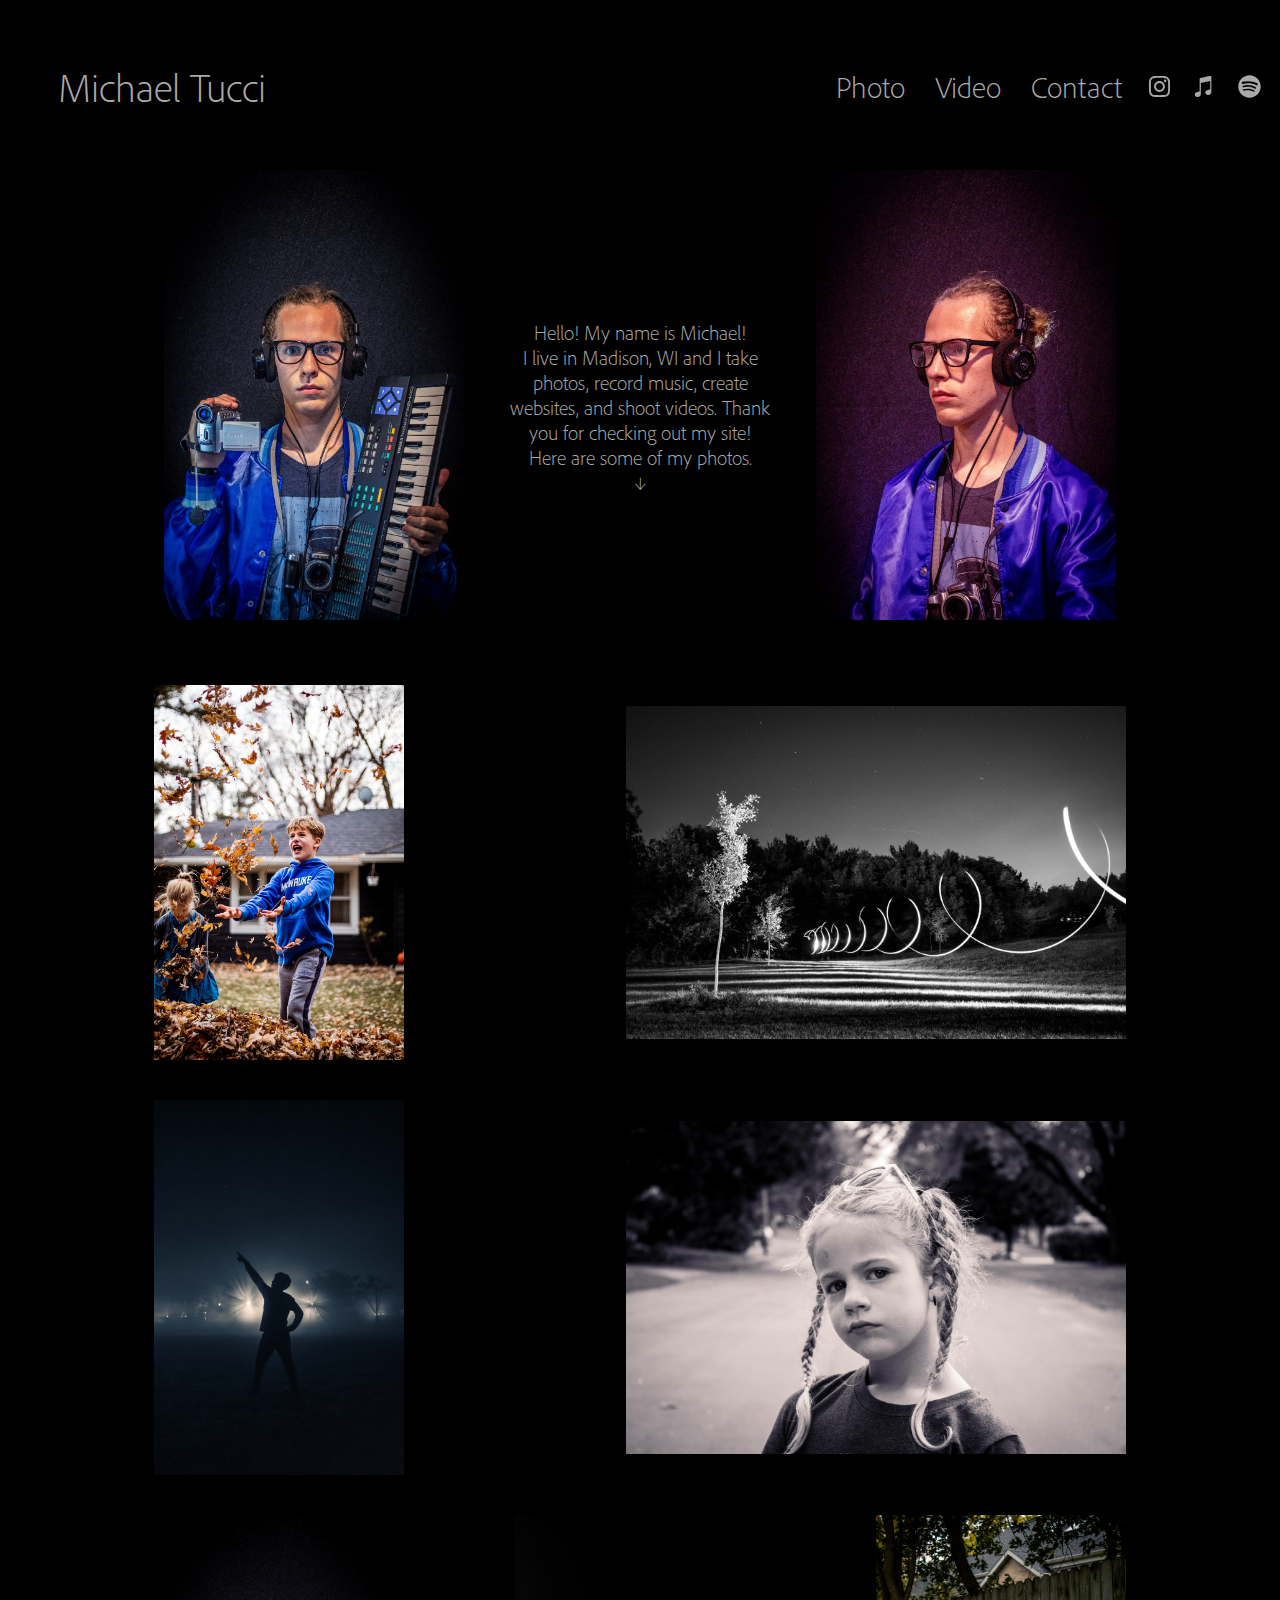
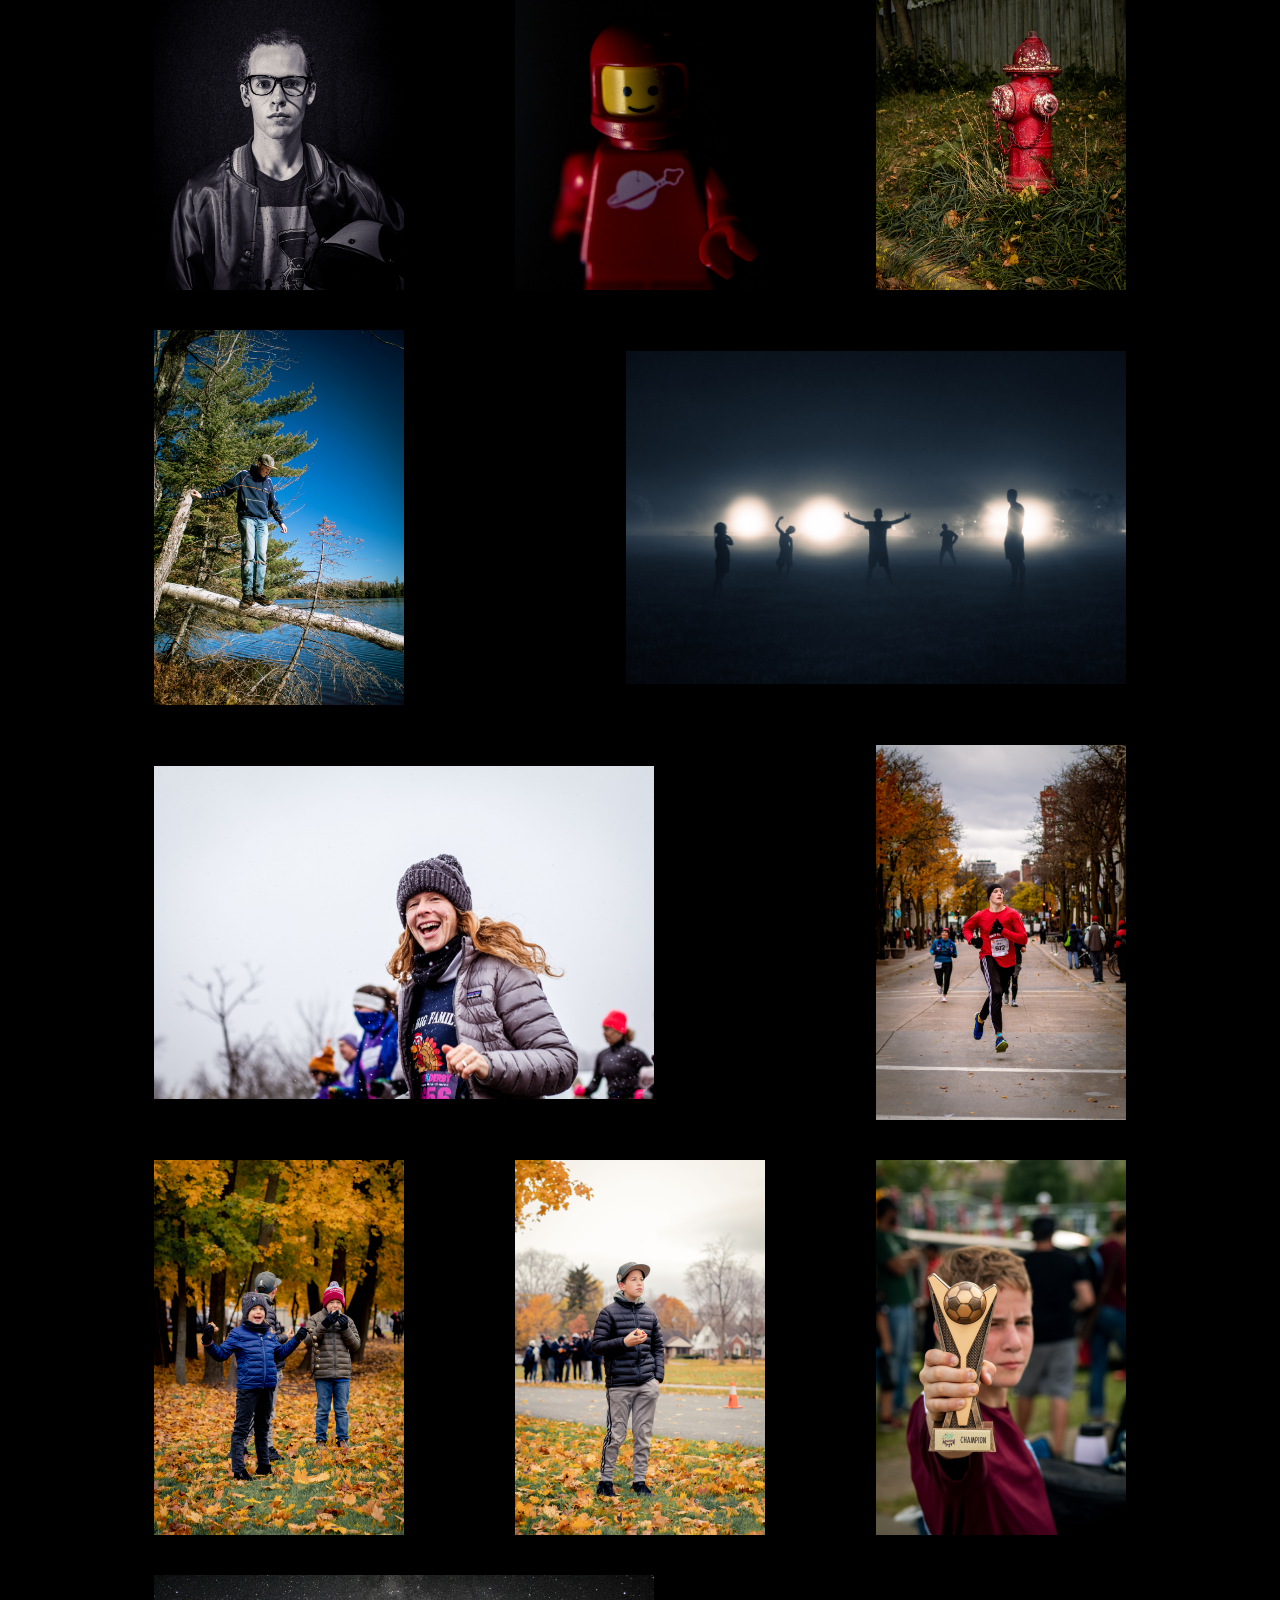
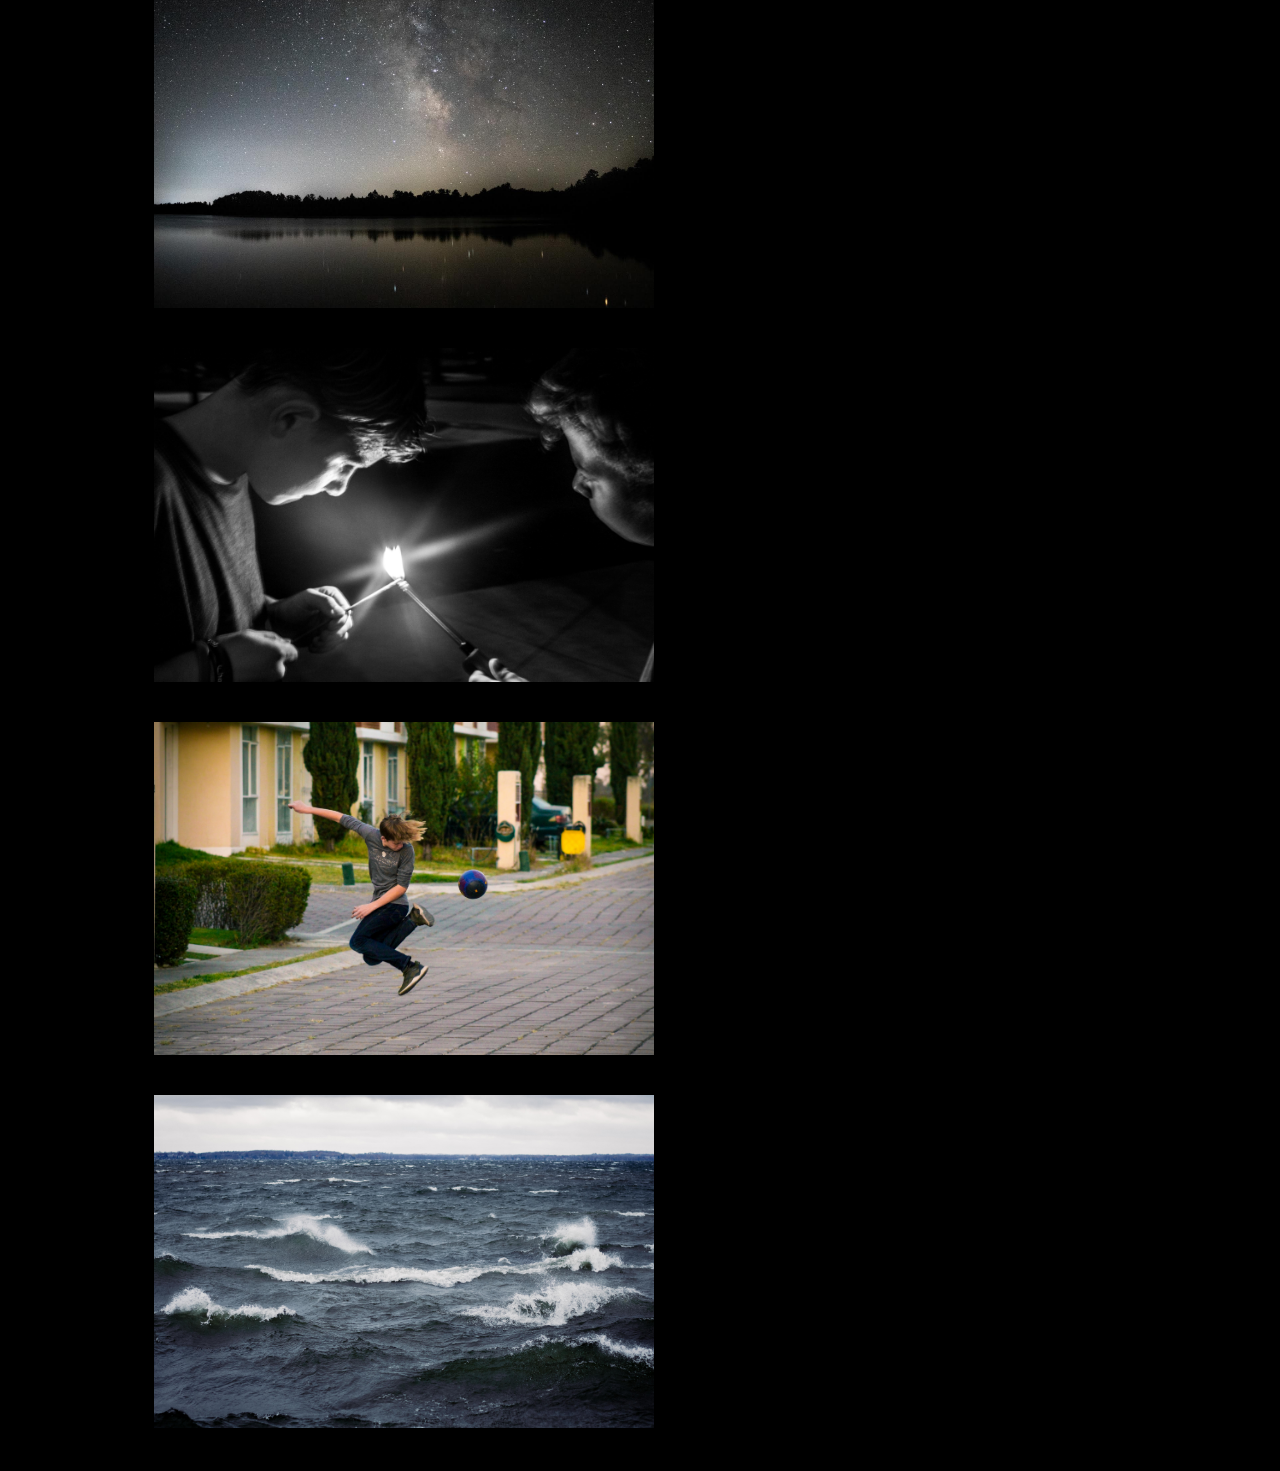
==== index.html @ fa4781bc "rename photos to index" ====
<!DOCTYPE html>

<html lang="en">

  <head>
    <meta charset='UTF-8'>
    <link rel="stylesheet" href="style.css" />
    <title>Michael Tucci</title>
  </head>

  <body>

    <!-- header -->

        
    <div style='display: flex; justify-content: space-between; align-items: center;'>
      <div>

	<!--PNG logo-->
	
	<!-- <a href='photos.html'><img src='name-logo.png' class='logo'/></a> -->

	<a href='index.html'><h1 style='padding-left: 50px;'> Michael Tucci</h1></a>
	
	
      </div>
      
      <div class='header-options' style="display: flex; align-items: center;">
	
	<a href='index.html'>Photo</a>
	<!-- <a href='music.html'>Music</a> -->
	<a href='video.html'>Video</a>
	<a href='contact.html'>Contact</a>

	
	<a style="display: flex; padding: 0px; width: 45px; height: 45px;" class='icon' href='https://www.instagram.com/mtucci112/' target="_blank">
	  <div class='icon'>
	    <svg  width='45px' height='45px' style='stroke: #a9a9a900;' viewBox="0 0 64 64">
	      <use xlink:href="#instagram-icon"></use>
	  </div>
	</a>

	<a style='display: flex; padding: 0px; width: 45px; height: 45px;' href="https://music.apple.com/us/artist/michael-gabriel/1064139672" class='icon' target="_blank">
	  <div class='icon'>
	    <svg viewBox="0 0 64 64"  width='45px' height='45px' fill='#a9a9a9'>
              <use xlink:href="#itunes-icon"></use>
	    </svg>
	  </div>
	</a>

	<a style='display: flex; padding: 0px; width: 45px; height: 45px;' href="https://open.spotify.com/artist/2m2tIfXSPX2SVXAtGIVLnL?si=ia6zXl8RQIam5nljzbbWhw" class='icon' target="_blank">
	  <div class='icon'>
	    <svg viewBox="0 0 64 64" width='45px' height='45px' fill='#a9a9a9'>
              <use xlink:href="#spotify-icon"></use>
	    </svg>
	  </div>
	</a>

      </div>
      
    </div>
    
    <!-- body -->

    <div class='me'>
      <img class='me-img' src='me.jpg' alt='a photo of Michael Tucci'/>
      <div class='bio-block'>
	<p class='bio'>Hello! My name is Michael! <br>I live in Madison, WI and I take photos, record music, create websites, and shoot videos. Thank you for checking out my site! Here are some of my photos.<br> &#8595</p>
	<img class='me-img' src='me3.jpg' alt='another photo of Michael'/>
      </div>
    </div>
    
    
    <div class='sample-image' style='padding: 15px;'>

      <img src='photo_examples/vin.jpg' class='portrait'/>
      <img src="tube.jpg" class='landscape'/>
      <img src='photo_examples/jonson.jpg' class='portrait'/>
      <img src='photo_examples/iris.jpg' class='landscape'/>
      
      <img src='me2.jpg' class='portrait'/>
      <img src='lego.jpeg' class='portrait'/>
      
      <img src='red.jpg' class='portrait'/>
      
      <img src='photo_examples/elifort.jpg' class='portrait'/>
      <img src='family1.jpeg' class='landscape'/>
      <img src='photo_examples/momruns.jpg' class='landscape'/>
      <img src='photo_examples/calebruns.jpg' class='portrait'/>
      
      <img src='photo_examples/happypete.jpg' class='portrait'/>
     
      <img src='photo_examples/jonsoneats.jpg' class='portrait'/>
      <img src='photo_examples/tbonewins.jpg' class='portrait'/>
      
      
      <img src='photo_examples/milky.JPG' class='landscape'/>
      <img src='photo_examples/sparkler.jpeg' class='landscape'/>
      <img src='photo_examples/calebsoccer.jpg' class='landscape'/>
      <img src='photo_examples/waves.jpg' class='landscape'/>

    </div>
    



        


    <!--svg stuff -->

    <svg xmlns="http://www.w3.org/2000/svg" version="1.1" style="display:none" data-usage="social-icons-svg">

<!--itunes-->
      
      <symbol id="itunes-icon" viewBox="0 0 64 64"><path d="M41.784,28.836c0,3.5,0.002,7-0.002,10.499c0,0.767-0.105,1.519-0.446,2.217c-0.53,1.086-1.399,1.768-2.55,2.095c-0.642,0.183-1.297,0.288-1.965,0.318c-1.749,0.083-3.261-1.103-3.574-2.823c-0.26-1.419,0.419-2.984,1.91-3.715c0.595-0.294,1.23-0.458,1.871-0.596c0.695-0.15,1.393-0.282,2.084-0.441c0.504-0.116,0.84-0.424,0.939-0.948c0.023-0.116,0.033-0.236,0.033-0.355c0.002-3.336,0.002-6.67-0.002-10.005c0-0.114-0.019-0.23-0.047-0.34c-0.072-0.277-0.274-0.446-0.559-0.43c-0.294,0.017-0.584,0.064-0.873,0.122c-1.397,0.275-2.793,0.559-4.189,0.84c-1.425,0.286-2.851,0.576-4.278,0.864c-0.842,0.171-1.684,0.34-2.525,0.51c-0.03,0.006-0.059,0.016-0.088,0.023c-0.509,0.141-0.693,0.374-0.717,0.9c-0.003,0.08-0.002,0.16-0.002,0.241c-0.002,4.782,0,9.565-0.003,14.345c0,0.773-0.086,1.537-0.396,2.255c-0.512,1.18-1.416,1.914-2.636,2.269c-0.645,0.186-1.307,0.293-1.976,0.316c-1.762,0.066-3.225-1.105-3.527-2.838c-0.261-1.494,0.422-3.098,2.119-3.816c0.656-0.275,1.344-0.427,2.036-0.571c0.527-0.111,1.056-0.211,1.582-0.324c0.703-0.153,1.07-0.595,1.1-1.313c0.003-0.094,0.002-0.183,0.002-0.277c0-5.44,0-10.882,0.003-16.323c0-0.227,0.023-0.46,0.077-0.681c0.128-0.524,0.502-0.823,1.003-0.953c0.469-0.122,0.947-0.207,1.422-0.304c1.347-0.272,2.694-0.543,4.042-0.814c1.393-0.282,2.784-0.562,4.176-0.843c1.23-0.249,2.46-0.501,3.693-0.743c0.404-0.08,0.814-0.161,1.22-0.194c0.57-0.045,0.961,0.313,1.019,0.886c0.014,0.136,0.022,0.274,0.022,0.412C41.786,21.814,41.786,25.325,41.784,28.836L41.784,28.836z"></path></symbol>

<!--spotify-->
      
      <symbol id="spotify-icon" viewBox="0 0 64 64"><path d="M32,16c-8.8,0-16,7.2-16,16c0,8.8,7.2,16,16,16c8.8,0,16-7.2,16-16C48,23.2,40.8,16,32,16 M39.3,39.1c-0.3,0.5-0.9,0.6-1.4,0.3c-3.8-2.3-8.5-2.8-14.1-1.5c-0.5,0.1-1.1-0.2-1.2-0.7c-0.1-0.5,0.2-1.1,0.8-1.2 c6.1-1.4,11.3-0.8,15.5,1.8C39.5,38,39.6,38.6,39.3,39.1 M41.3,34.7c-0.4,0.6-1.1,0.8-1.7,0.4c-4.3-2.6-10.9-3.4-15.9-1.9 c-0.7,0.2-1.4-0.2-1.6-0.8c-0.2-0.7,0.2-1.4,0.8-1.6c5.8-1.8,13-0.9,18,2.1C41.5,33.4,41.7,34.1,41.3,34.7 M41.5,30.2 c-5.2-3.1-13.7-3.3-18.6-1.9c-0.8,0.2-1.6-0.2-1.9-1c-0.2-0.8,0.2-1.6,1-1.9c5.7-1.7,15-1.4,21,2.1c0.7,0.4,0.9,1.3,0.5,2.1 C43.1,30.4,42.2,30.6,41.5,30.2"></path>

	    
<!-- instagram -->
    
    <symbol id="instagram-icon" viewBox="0 0 64 64"><path d="M46.91,25.816c-0.073-1.597-0.326-2.687-0.697-3.641c-0.383-0.986-0.896-1.823-1.73-2.657c-0.834-0.834-1.67-1.347-2.657-1.73c-0.954-0.371-2.045-0.624-3.641-0.697C36.585,17.017,36.074,17,32,17s-4.585,0.017-6.184,0.09c-1.597,0.073-2.687,0.326-3.641,0.697c-0.986,0.383-1.823,0.896-2.657,1.73c-0.834,0.834-1.347,1.67-1.73,2.657c-0.371,0.954-0.624,2.045-0.697,3.641C17.017,27.415,17,27.926,17,32c0,4.074,0.017,4.585,0.09,6.184c0.073,1.597,0.326,2.687,0.697,3.641c0.383,0.986,0.896,1.823,1.73,2.657c0.834,0.834,1.67,1.347,2.657,1.73c0.954,0.371,2.045,0.624,3.641,0.697C27.415,46.983,27.926,47,32,47s4.585-0.017,6.184-0.09c1.597-0.073,2.687-0.326,3.641-0.697c0.986-0.383,1.823-0.896,2.657-1.73c0.834-0.834,1.347-1.67,1.73-2.657c0.371-0.954,0.624-2.045,0.697-3.641C46.983,36.585,47,36.074,47,32S46.983,27.415,46.91,25.816z M44.21,38.061c-0.067,1.462-0.311,2.257-0.516,2.785c-0.272,0.7-0.597,1.2-1.122,1.725c-0.525,0.525-1.025,0.85-1.725,1.122c-0.529,0.205-1.323,0.45-2.785,0.516c-1.581,0.072-2.056,0.087-6.061,0.087s-4.48-0.015-6.061-0.087c-1.462-0.067-2.257-0.311-2.785-0.516c-0.7-0.272-1.2-0.597-1.725-1.122c-0.525-0.525-0.85-1.025-1.122-1.725c-0.205-0.529-0.45-1.323-0.516-2.785c-0.072-1.582-0.087-2.056-0.087-6.061s0.015-4.48,0.087-6.061c0.067-1.462,0.311-2.257,0.516-2.785c0.272-0.7,0.597-1.2,1.122-1.725c0.525-0.525,1.025-0.85,1.725-1.122c0.529-0.205,1.323-0.45,2.785-0.516c1.582-0.072,2.056-0.087,6.061-0.087s4.48,0.015,6.061,0.087c1.462,0.067,2.257,0.311,2.785,0.516c0.7,0.272,1.2,0.597,1.725,1.122c0.525,0.525,0.85,1.025,1.122,1.725c0.205,0.529,0.45,1.323,0.516,2.785c0.072,1.582,0.087,2.056,0.087,6.061S44.282,36.48,44.21,38.061z M32,24.297c-4.254,0-7.703,3.449-7.703,7.703c0,4.254,3.449,7.703,7.703,7.703c4.254,0,7.703-3.449,7.703-7.703C39.703,27.746,36.254,24.297,32,24.297z M32,37c-2.761,0-5-2.239-5-5c0-2.761,2.239-5,5-5s5,2.239,5,5C37,34.761,34.761,37,32,37z M40.007,22.193c-0.994,0-1.8,0.806-1.8,1.8c0,0.994,0.806,1.8,1.8,1.8c0.994,0,1.8-0.806,1.8-1.8C41.807,22.999,41.001,22.193,40.007,22.193z"></path></symbol>

    </svg>


  </body>

</html>
---- style.css ----
@font-face {
    font-family: niceCleanFont;
    src: url(AdobeClean-Light.otf);
}

h1 {
    text-align: left;
    color: #A9A9A9;
    font-family: niceCleanFont;
    font-weight: 300;
    font-size: 40px;
    padding: 15px;
    margin-bottom: 1px;
    margin-top: 1px;
}

h1:hover {
    color: #b8860b;
    transition: 0.5s ease;
}

p {
    color: #a9a9a9;
    font-family: niceCleanFont;
    font-weight: 100px;
    font-size: 40px;
    margin: 15px;
}

html {
    background: black;
}

svg {
    fill: #a9a9a9;
}

a {
    text-decoration: none;
    color: #A9A9A9;
    font-family: niceCleanFont;
    font-size: 30px;
    padding: 15px;
    font-weight: 200;
    
}

.header-options {
    font-family: niceCleanFont;
}

.sample-image {
    /* width: 1200px; */
    width: 80%;
    margin: 0 auto;
    display: flex;
    flex-wrap: wrap;
    align-items: center;
    justify-content: space-between;
    
}

.sample-image img { 
     padding: 20px; 
}
 
.portrait {
    width: 250px;
    height: auto;
}

.landscape {
    width: 500px;
    height: auto;
}


.container {
    position: relative;
    display: flex;
    align-items: center;
    margin-left: 30px;
    width: 250px;
    height: 250px;
}

.album {
    display: flex;
    width: 250px;
    height: auto;
}

.overlay {
    position: absolute;
    display: flex;
    justify-content: center;
    bottom: 0;
    background: rgba(169, 169, 169, 0.5);
    color: #f1f1f1;
    width: 100%;
    height: auto;
    transition: .5s ease;
    opacity:0;
    color: white;
    padding: opx;
    text-align: center;
}

.container:hover .overlay {
    opacity: 1;
}

svg:hover {
    fill:  #b8860b;
    transition: 0.5s ease;
}

a:hover {
    color: #b8860b;
    transition: 0.5s ease;
}


a:active {
    color: #DCDCDC;
}

.video {
    display: flex;
    justify-content: center;
    padding: 30px;
    padding-bottom: 10px;
    margin-top: 50px;
}

.paragraph {
    font-size: 20px;
    font-weight: 100;
    text-align: center;
    padding-left: 70px;
    padding-right: 70px;
    padding-bottom: 50px;
    
}

.icon {
    width: 45px;
    height: 45px;
    display: flex;
    align-items: center;
}

.logo {
    width: 300px;
    height: auto;
    padding-left: 30px;
    display: flex;
    align-items: center;
    text-align: center;
    
}

.me {
    width: 80%;
    display: flex;
    justify-content: center;
    margin: 0 auto;
}

.me-img {
    display: flex;
    justify-content: flex-start;
    padding: 30px;
    padding-top: 5px;
    width: 300px;
    height: auto;
}

.bio {
    font-size: 20px;
    text-align: center;
}

.bio-block {
    display: flex;
    align-items: center;
}



@media (max-width: 1230px) {

    .portrait {
	width: 200px;
	height: auto;
    }

    .landscape {
	width: 400px;
	height: auto;
    }
        .me-img {
	width: 200px;
	hieght: auto;
    }
}

@media (max-width: 930px) {
    
    a {
	font-size: 25px;
    }

    h1 {
	font-size: 30px;
    }

    .logo {
	width: 210px;
    }

    svg {
	width: 35px;
	height: 35px;
    }
    .portrait {
	width: 150px;
	height: auto;
    }

    .landscape {
	width: 300px;
	height: auto;
    }
    .me-img {
	width: 170px;
	hieght: auto;
    }
}

@media (max-width: 790px) {
    
     a {
	font-size: 17px;
    }

    h1 {
	font-size: 22px;
    }

    .logo {
	width: 150px;
    }

    svg {
	width: 30px;
	height: 30px;
    }
    .portrait {
	width: 125px;
	height: auto;
    }

    .landscape {
	width: 250px;
	height: auto;
    }
    
    .me-img {
	width: 150px;

    }


}

@media (max-width: 600px) {
    
    a {
	font-size: 10px;
    }

    h1 {
	font-size: 15px;
    }

     .logo {
	width: 100px;
    }

    svg {
	width: 30px;
	height: 30px;
    }

    .portrait {
	width: 100px;
	height: auto;
    }

    .landscape {
	width: 200px;
	height: auto;
    }
    
    .icon {
	width: 30px;
	height: 30px;
    }

    .me-img {
	width: 100px;

    }
    
}


    /* .sample-image { */
    /* 	width: 900px; */
    /* } */
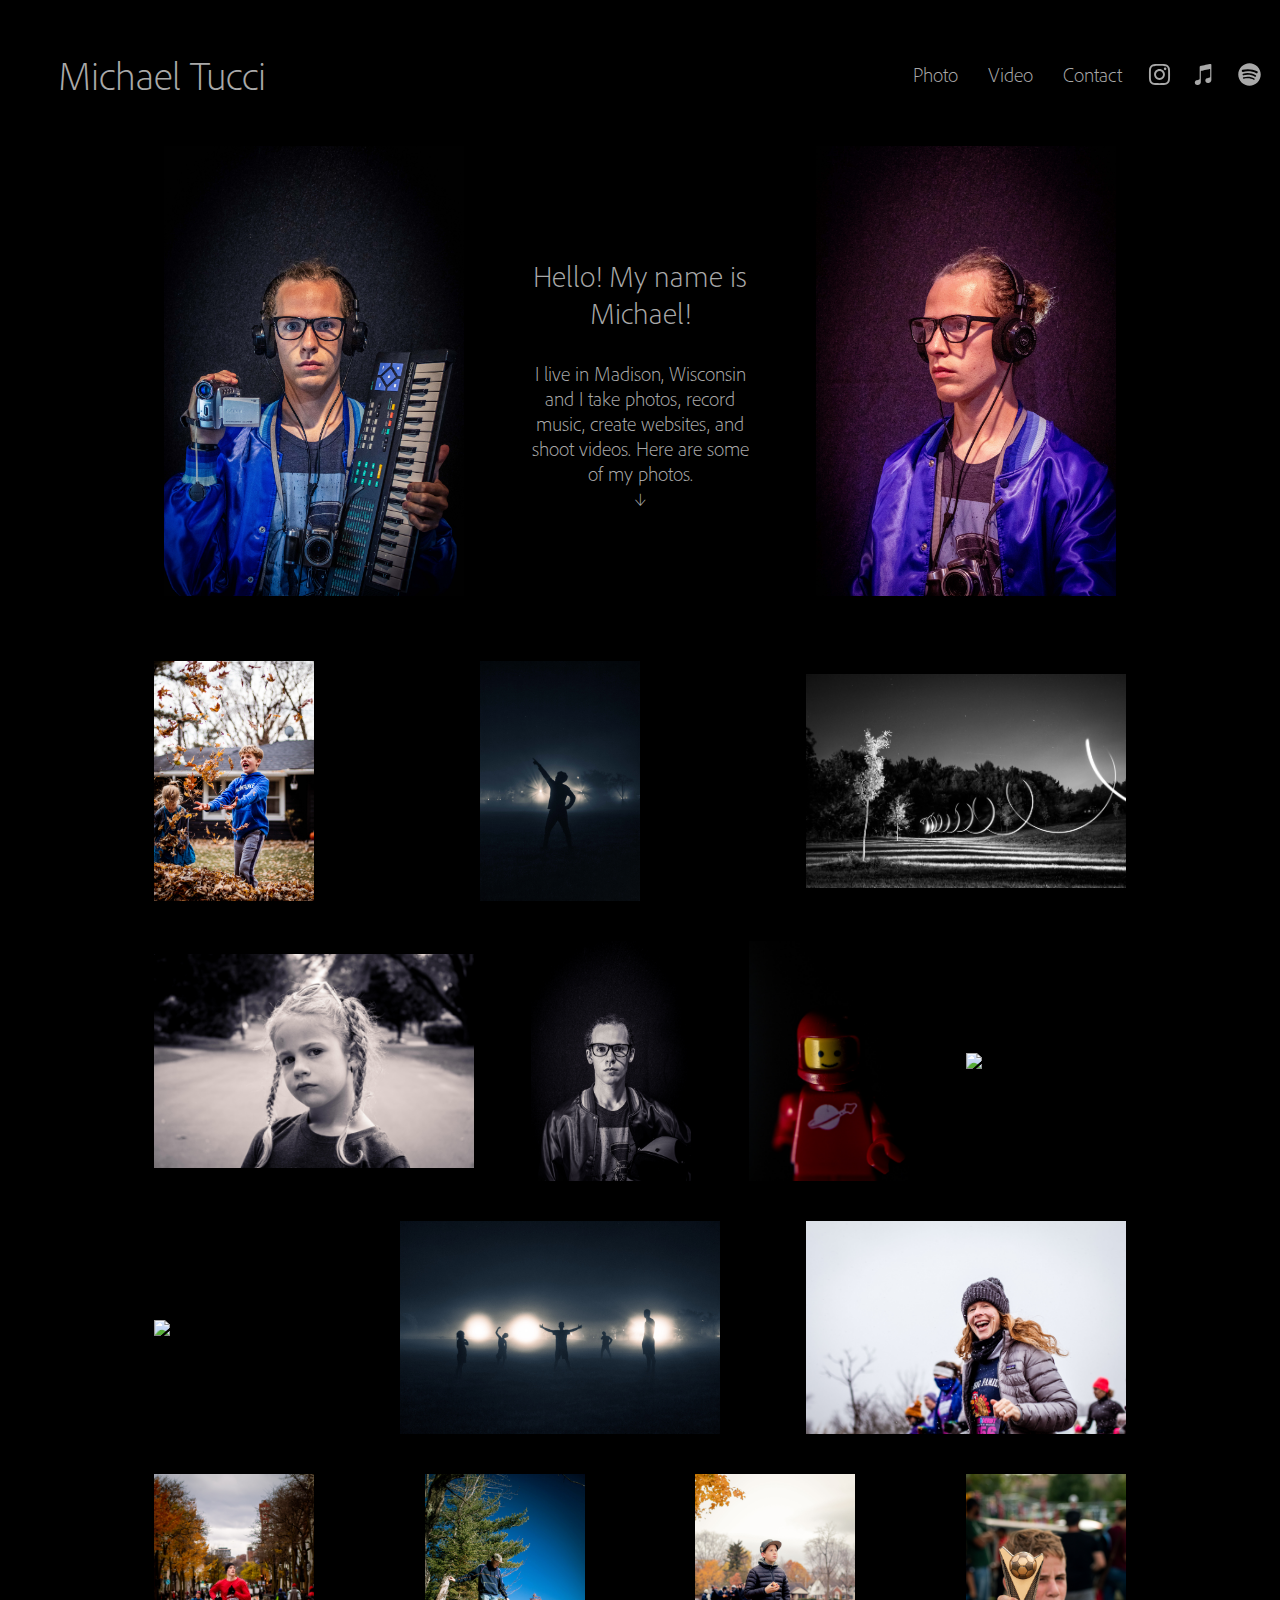
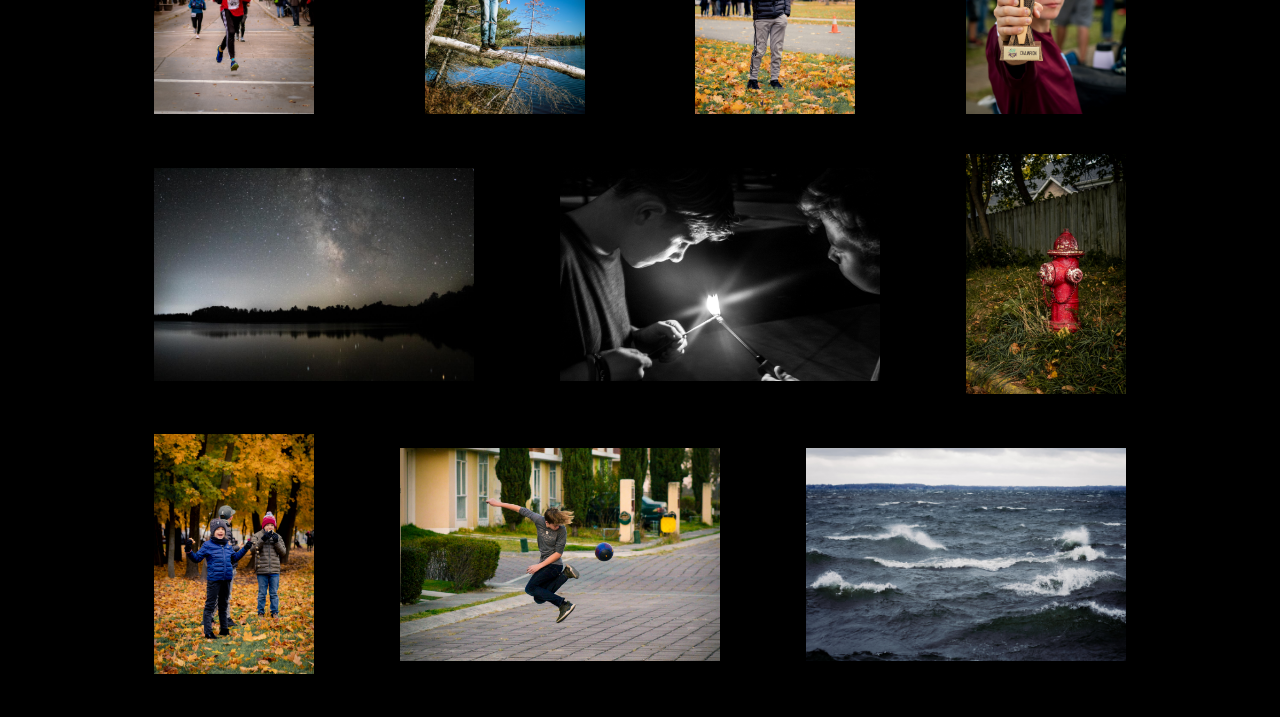
==== commit 875c094c: "fixed squishy images of me, changed header3 and reformatted photos" ====
--- a/index.html
+++ b/index.html
@@ -64,38 +64,46 @@
 
     <div class='me'>
       <img class='me-img' src='me.jpg' alt='a photo of Michael Tucci'/>
+      
       <div class='bio-block'>
-	<p class='bio'>Hello! My name is Michael! <br>I live in Madison, WI and I take photos, record music, create websites, and shoot videos. Thank you for checking out my site! Here are some of my photos.<br> &#8595</p>
-	<img class='me-img' src='me3.jpg' alt='another photo of Michael'/>
+	
+	<h3 class='hello'>Hello! My name is Michael!</h3>
+	
+	<p class='bio'>I live in Madison, Wisconsin and I take photos, record music, create websites, and shoot videos. Here are some of my photos.<br> &#8595</p>	
       </div>
+      
+      <img class='me-img' src='me3.jpg' alt='another photo of Michael'/>
     </div>
     
     
     <div class='sample-image' style='padding: 15px;'>
 
+
       <img src='photo_examples/vin.jpg' class='portrait'/>
+      <img src='photo_examples/jonson.jpg' class='portrait'/>
       <img src="tube.jpg" class='landscape'/>
-      <img src='photo_examples/jonson.jpg' class='portrait'/>
+      
       <img src='photo_examples/iris.jpg' class='landscape'/>
-      
       <img src='me2.jpg' class='portrait'/>
       <img src='lego.jpeg' class='portrait'/>
+
+      <img src='photo_examples/toyota.jpg' class='portrait'/>
+      <img src='photo_examples/basketball.jpg' class='portrait'/>
+      <img src='family1.jpeg' class='landscape'/>
       
-      <img src='red.jpg' class='portrait'/>
-      
-      <img src='photo_examples/elifort.jpg' class='portrait'/>
-      <img src='family1.jpeg' class='landscape'/>
       <img src='photo_examples/momruns.jpg' class='landscape'/>
       <img src='photo_examples/calebruns.jpg' class='portrait'/>
-      
-      <img src='photo_examples/happypete.jpg' class='portrait'/>
+      <img src='photo_examples/elifort.jpg' class='portrait'/>
+
      
       <img src='photo_examples/jonsoneats.jpg' class='portrait'/>
       <img src='photo_examples/tbonewins.jpg' class='portrait'/>
+      <img src='photo_examples/milky.JPG' class='landscape'/>
+
+      <img src='photo_examples/sparkler.jpeg' class='landscape'/>
+      <img src='red.jpg' class='portrait'/>
+      <img src='photo_examples/happypete.jpg' class='portrait'/>
       
-      
-      <img src='photo_examples/milky.JPG' class='landscape'/>
-      <img src='photo_examples/sparkler.jpeg' class='landscape'/>
       <img src='photo_examples/calebsoccer.jpg' class='landscape'/>
       <img src='photo_examples/waves.jpg' class='landscape'/>
 
--- a/style.css
+++ b/style.css
@@ -2,6 +2,8 @@
     font-family: niceCleanFont;
     src: url(AdobeClean-Light.otf);
 }
+
+
 
 h1 {
     text-align: left;
@@ -39,7 +41,7 @@
     text-decoration: none;
     color: #A9A9A9;
     font-family: niceCleanFont;
-    font-size: 30px;
+    font-size: 20px;
     padding: 15px;
     font-weight: 200;
     
@@ -65,12 +67,12 @@
 }
  
 .portrait {
-    width: 250px;
+    width: 160px;
     height: auto;
 }
 
 .landscape {
-    width: 500px;
+    width: 320px;
     height: auto;
 }
 
@@ -90,26 +92,6 @@
     height: auto;
 }
 
-.overlay {
-    position: absolute;
-    display: flex;
-    justify-content: center;
-    bottom: 0;
-    background: rgba(169, 169, 169, 0.5);
-    color: #f1f1f1;
-    width: 100%;
-    height: auto;
-    transition: .5s ease;
-    opacity:0;
-    color: white;
-    padding: opx;
-    text-align: center;
-}
-
-.container:hover .overlay {
-    opacity: 1;
-}
-
 svg:hover {
     fill:  #b8860b;
     transition: 0.5s ease;
@@ -123,6 +105,7 @@
 
 a:active {
     color: #DCDCDC;
+    transition: 0s;
 }
 
 .video {
@@ -140,7 +123,6 @@
     padding-left: 70px;
     padding-right: 70px;
     padding-bottom: 50px;
-    
 }
 
 .icon {
@@ -165,6 +147,8 @@
     display: flex;
     justify-content: center;
     margin: 0 auto;
+    align-items: center;
+    
 }
 
 .me-img {
@@ -176,9 +160,28 @@
     height: auto;
 }
 
+.hello {
+    font-size: 30px;
+    display: flex;
+    justify-content: center;
+    text-align: center;
+    text-decoration: none;
+    color: #A9A9A9;
+    font-family: niceCleanFont;
+    margin-bottom: 0px;
+    font-weight: 200;
+}
+
 .bio {
     font-size: 20px;
     text-align: center;
+    text-decoration: none;
+    color: #A9A9A9;
+    font-family: niceCleanFont;
+    padding: 15px;
+    font-weight: 200;
+}
+
 }
 
 .bio-block {
@@ -187,16 +190,15 @@
 }
 
 
-
 @media (max-width: 1230px) {
 
     .portrait {
-	width: 200px;
+	width: 160px;
 	height: auto;
     }
 
     .landscape {
-	width: 400px;
+	width: 320px;
 	height: auto;
     }
         .me-img {
@@ -205,10 +207,10 @@
     }
 }
 
-@media (max-width: 930px) {
+@media (max-width: 965px) {
     
     a {
-	font-size: 25px;
+	font-size: 20px;
     }
 
     h1 {
@@ -224,12 +226,12 @@
 	height: 35px;
     }
     .portrait {
-	width: 150px;
+	width: 125px;
 	height: auto;
     }
 
     .landscape {
-	width: 300px;
+	width: 250px;
 	height: auto;
     }
     .me-img {
@@ -241,7 +243,7 @@
 @media (max-width: 790px) {
     
      a {
-	font-size: 17px;
+	font-size: 20px;
     }
 
     h1 {
@@ -257,12 +259,12 @@
 	height: 30px;
     }
     .portrait {
-	width: 125px;
+	width: 100px;
 	height: auto;
     }
 
     .landscape {
-	width: 250px;
+	width: 200px;
 	height: auto;
     }
     
@@ -277,7 +279,7 @@
 @media (max-width: 600px) {
     
     a {
-	font-size: 10px;
+	font-size: 15px;
     }
 
     h1 {
@@ -315,7 +317,9 @@
     
 }
 
-
-    /* .sample-image { */
-    /* 	width: 900px; */
-    /* } */
+.gmail {
+    display: flex;
+    justify-content: center;
+    align-items: center;
+}
+
